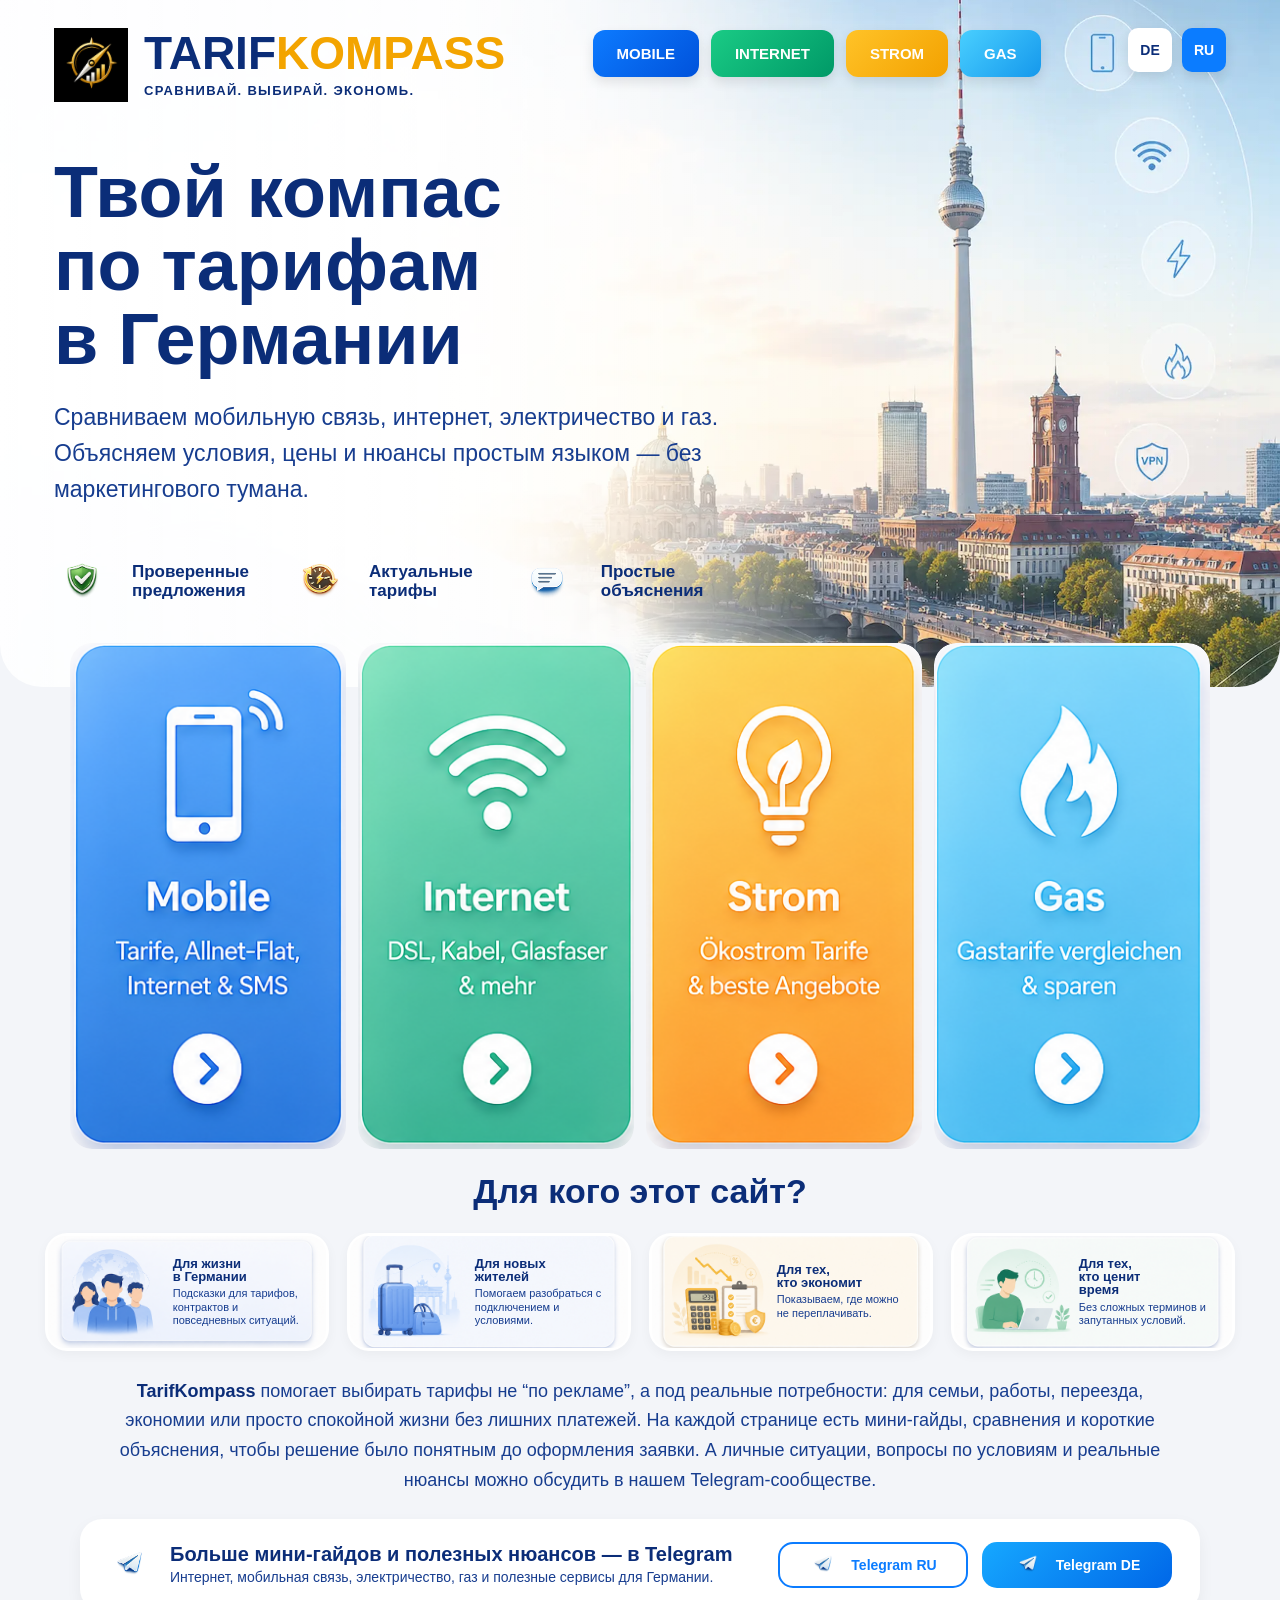
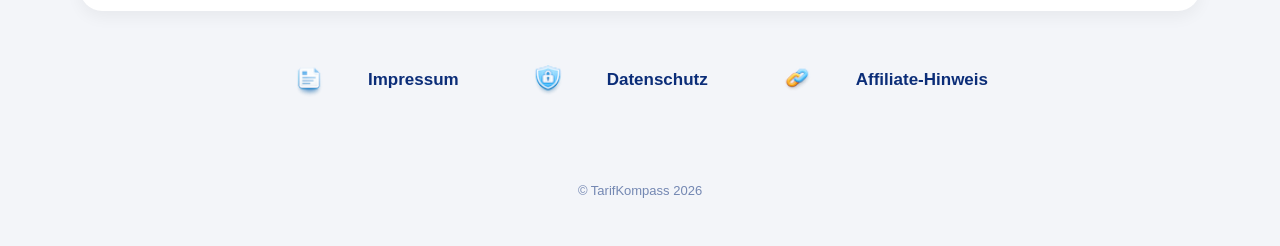
==== index.html @ fa80e0ff "Update index.html" ====
<!-- =========================
     index.html
========================= -->

<!DOCTYPE html>
<html lang="ru">

<head>
<meta charset="UTF-8">
<meta name="viewport" content="width=device-width, initial-scale=1.0">

<title>TarifKompass</title>

<link rel="stylesheet" href="css/style.css">
</head>

<body>

<section class="hero">

<header class="header">

<div class="logo">

<img src="images/apple-touch-icon.png" alt="TarifKompass">

<div>

<div class="logo-title">
TARIF<span>KOMPASS</span>
</div>

<div class="logo-subtitle">
СРАВНИВАЙ. ВЫБИРАЙ. ЭКОНОМЬ.
</div>

</div>

</div>

<nav class="top-nav">

<a href="mobile.html" class="nav-btn nav-mobile">
MOBILE
</a>

<a href="internet.html" class="nav-btn nav-internet">
INTERNET
</a>

<a href="strom.html" class="nav-btn nav-strom">
STROM
</a>

<a href="gas.html" class="nav-btn nav-gas">
GAS
</a>

</nav>

<div class="lang-switch">

<a href="index-de.html" class="lang-btn passive">
DE
</a>

<a href="index.html" class="lang-btn active">
RU
</a>

</div>

</header>

<div class="hero-content">

<div class="hero-text">

<h1>
Твой компас<br>
по тарифам<br>
в Германии
</h1>

<p>
Сравниваем мобильную связь, интернет,
электричество и газ. Объясняем условия,
цены и нюансы простым языком —
без маркетингового тумана.
</p>

<div class="features">

<div class="feature">

<img src="images/verified-icon.png">

<span>
Проверенные<br>
предложения
</span>

</div>

<div class="feature">

<img src="images/actual-icon.png">

<span>
Актуальные<br>
тарифы
</span>

</div>

<div class="feature">

<img src="images/simple-icon.png">

<span>
Простые<br>
объяснения
</span>

</div>

</div>

</div>

</div>

</section>

<section class="service-cards">

<a href="mobile.html" class="service-card">
<img src="images/mobile-card.png" alt="Мобильная связь">
</a>

<a href="internet.html" class="service-card">
<img src="images/internet-card.png" alt="Интернет">
</a>

<a href="strom.html" class="service-card">
<img src="images/strom-card.png" alt="Электричество">
</a>

<a href="gas.html" class="service-card">
<img src="images/gas-card.png" alt="Газ">
</a>

</section>

<section class="audience">

<h2>
Для кого этот сайт?
</h2>

<div class="audience-grid">

<div class="audience-card">

<img src="images/migrants-card-bg.png" alt="">

<div>

<h3>
Для жизни<br>
в Германии
</h3>

<p>
Подсказки для тарифов,
контрактов и повседневных
ситуаций.
</p>

</div>

</div>

<div class="audience-card">

<img src="images/newcomers-card-bg.png" alt="">

<div>

<h3>
Для новых<br>
жителей
</h3>

<p>
Помогаем разобраться
с подключением
и условиями.
</p>

</div>

</div>

<div class="audience-card">

<img src="images/savings-card-bg.png" alt="">

<div>

<h3>
Для тех,<br>
кто экономит
</h3>

<p>
Показываем,
где можно
не переплачивать.
</p>

</div>

</div>

<div class="audience-card">

<img src="images/simple-card-bg.png" alt="">

<div>

<h3>
Для тех,<br>
кто ценит<br>
время
</h3>

<p>
Без сложных терминов
и запутанных условий.
</p>

</div>

</div>

</div>

</section>

<section class="info-transition">

<p>
<strong>TarifKompass</strong> помогает выбирать тарифы не “по рекламе”, а под реальные потребности: для семьи, работы, переезда, экономии или просто спокойной жизни без лишних платежей. На каждой странице есть мини-гайды, сравнения и короткие объяснения, чтобы решение было понятным до оформления заявки. А личные ситуации, вопросы по условиям и реальные нюансы можно обсудить в нашем Telegram-сообществе.
</p>

</section>

<section class="telegram-block">

<div class="telegram-info">

<img src="images/telegram-icon.png" alt="Telegram">

<div>

<h2>
Больше мини-гайдов и полезных нюансов — в Telegram
</h2>

<p>
Интернет, мобильная связь, электричество, газ и полезные сервисы для Германии.
</p>

</div>

</div>

<div class="telegram-buttons">

<a href="https://t.me/de_tarifkompass"
   class="telegram-btn telegram-btn-ru"
   target="_blank"
   rel="noopener noreferrer">

<img src="images/telegram-icon.png" alt="Telegram RU">

<span>
Telegram RU
</span>

</a>

<a href="https://t.me/tarifkompass_deutsch"
   class="telegram-btn telegram-btn-de"
   target="_blank"
   rel="noopener noreferrer">

<img src="images/telegram-icon.png" alt="Telegram DE">

<span>
Telegram DE
</span>

</a>

</div>

</section>

<footer class="footer">

<a href="impressum.html">

<img src="images/impressum-icon.png" alt="Impressum">

<span>
Impressum
</span>

</a>

<a href="datenschutz.html">

<img src="images/datenschutz-icon.png" alt="Datenschutz">

<span>
Datenschutz
</span>

</a>

<a href="affiliate.html">

<img src="images/affiliate-icon.png" alt="Affiliate-Hinweis">

<span>
Affiliate-Hinweis
</span>

</a>

</footer>

</body>
</html>
---- css/style.css ----
/* =========================
   css/style.css
========================= */

*{
  margin:0;
  padding:0;
  box-sizing:border-box;
}

body{
  font-family:Arial,sans-serif;
  background:#f3f5f9;
  color:#0b2d78;
  overflow-x:hidden;
}

a{
  text-decoration:none;
}

.hero{
  position:relative;
  overflow:hidden;
  background:
  linear-gradient(
    90deg,
    rgba(255,255,255,0.97) 0%,
    rgba(255,255,255,0.92) 34%,
    rgba(255,255,255,0.14) 67%,
    rgba(255,255,255,0.02) 100%
  ),
  url("../images/home-hero.webp");
  background-size:cover;
  background-position:center;
  border-bottom-left-radius:42px;
  border-bottom-right-radius:42px;
  padding:28px 54px 74px;
  min-height:650px;
}

/* HEADER */

.header{
  display:grid;
  grid-template-columns:auto 1fr auto;
  align-items:start;
  gap:34px;
  margin-bottom:54px;
}

.logo{
  display:flex;
  align-items:center;
  gap:16px;
}

.logo img{
  width:74px;
  height:74px;
}

.logo-title{
  font-size:46px;
  line-height:0.95;
  font-weight:900;
  color:#0b2d78;
}

.logo-title span{
  color:#f3a400;
}

.logo-subtitle{
  margin-top:8px;
  font-size:13px;
  font-weight:800;
  letter-spacing:1.3px;
  color:#0b2d78;
}

/* NAV */

.top-nav{
  display:flex;
  justify-content:center;
  align-items:center;
  gap:12px;
  padding-top:2px;
}

.nav-btn{
  padding:15px 24px;
  border-radius:12px;
  color:white;
  font-size:15px;
  font-weight:900;
  box-shadow:0 5px 12px rgba(0,0,0,0.10);
  transition:0.22s ease;
}

.nav-btn:hover{
  transform:translateY(-3px);
}

.nav-mobile{
  background:linear-gradient(135deg,#0d7bff,#0052db);
}

.nav-internet{
  background:linear-gradient(135deg,#1acb85,#009967);
}

.nav-strom{
  background:linear-gradient(135deg,#ffc328,#f3a100);
}

.nav-gas{
  background:linear-gradient(135deg,#49cfff,#1598ec);
}

/* LANG */

.lang-switch{
  display:flex;
  gap:10px;
  justify-self:end;
}

.lang-btn{
  width:44px;
  height:44px;
  display:flex;
  align-items:center;
  justify-content:center;
  border-radius:10px;
  font-size:14px;
  font-weight:900;
  box-shadow:0 5px 12px rgba(0,0,0,0.10);
}

.lang-btn.passive{
  background:white;
  color:#0b2d78;
}

.lang-btn.active{
  background:#0b7cff;
  color:white;
}

/* HERO TEXT */

.hero-content{
  max-width:760px;
}

.hero-text h1{
  font-size:72px;
  line-height:1.02;
  font-weight:900;
  color:#0b2d78;
  margin-bottom:24px;
}

.hero-text p{
  font-size:23px;
  line-height:1.55;
  color:#173d8f;
  margin-bottom:42px;
}

/* FEATURES */

.features{
  display:flex;
  align-items:center;
  justify-content:flex-start;
  gap:42px;

  flex-wrap:nowrap;
}

.feature{
  display:flex;
  align-items:center;
  gap:22px;

  min-width:0;
}

.feature img{
  width:56px;
  height:56px;
  object-fit:contain;

  transform:scale(1.75);
  transform-origin:center;

  flex-shrink:0;
}

/* SMS чуть больше */

.feature:nth-child(3) img{
  width:64px;
  height:64px;

  transform:scale(2.05);
  transform-origin:center;
}

.feature span{
  font-size:17px;
  line-height:1.14;
  font-weight:900;
  color:#0b2d78;

  white-space:nowrap;
}

/* SERVICE CARDS */

.service-cards{
  max-width:1140px;
  margin:-44px auto 24px;
  padding:0;
  display:grid;
  grid-template-columns:repeat(4,1fr);
  gap:12px;
  position:relative;
  z-index:10;
}

.service-card{
  display:block;
  border-radius:22px;
  overflow:hidden;
  background:transparent;
  transition:0.22s ease;
}

.service-card:hover{
  transform:translateY(-4px);
}

.service-card img{
  width:100%;
  display:block;
  border-radius:22px;
}
/* =========================
   AUDIENCE
========================= */

.audience{
  max-width:1230px;
  margin:0 auto 26px;
  padding:0 20px;
}

.audience h2{
  text-align:center;
  font-size:34px;
  font-weight:900;
  color:#0b2d78;
  margin-bottom:22px;
  line-height:1.1;
}

.audience-grid{
  display:grid;
  grid-template-columns:repeat(4,1fr);
  gap:18px;
}

.audience-card{
  position:relative;
  min-height:118px;
  border-radius:22px;
  overflow:hidden;
  background:#ffffff;
  box-shadow:0 4px 12px rgba(0,0,0,0.04);
}

/* юбка тонкая и одинаковая */

.audience-card > img{
  position:absolute;
  top:3px;
  left:3px;
  width:calc(100% - 6px);
  height:calc(100% - 6px);
  object-fit:cover;
  border-radius:18px;
}

.audience-card > div{
  position:absolute;
  top:50%;
  left:45%;
  transform:translateY(-50%);
  width:46%;
  z-index:2;
}

.audience-card h3{
  font-size:13px;
  line-height:1.03;
  font-weight:900;
  color:#0b2d78;
  margin-bottom:4px;
}

.audience-card p{
  font-size:11px;
  line-height:1.22;
  color:#173d8f;
}

/* MOBILE */

@media(max-width:1150px){
  .audience-grid{
    grid-template-columns:repeat(2,1fr);
  }
}

@media(max-width:760px){
  .audience-grid{
    grid-template-columns:1fr;
  }

  .audience-card{
    min-height:140px;
  }

  .audience-card > div{
    left:45%;
    width:47%;
  }

  .audience-card h3{
    font-size:15px;
  }

  .audience-card p{
    font-size:12px;
  }
}
/* INFO BLOCK */

.info-transition{
  max-width:1120px;
  margin:26px auto 24px;
  padding:0 20px;
  text-align:center;
}

.info-transition p{
  font-size:18px;
  line-height:1.65;
  color:#173d8f;
}

.info-transition strong{
  color:#0b2d78;
}
/* ===== TELEGRAM BLOCK ===== */

.telegram-block{
  max-width:1120px;
  min-height:92px;
  margin:0 auto 34px;
  padding:14px 28px;
  background:#ffffff;
  border-radius:22px;
  display:flex;
  align-items:center;
  justify-content:space-between;
  gap:18px;
  box-shadow:0 6px 16px rgba(0,0,0,0.05);
}

.telegram-info{
  display:flex;
  align-items:center;
  gap:16px;
}

.telegram-info img{
  width:46px;
  height:46px;
  object-fit:contain;
  flex-shrink:0;

  transform:scale(1.65);
  transform-origin:center;
}

.telegram-info h2{
  font-size:20px;
  line-height:1.05;
  font-weight:900;
  color:#0b2d78;
  margin-bottom:3px;
}

.telegram-info p{
  font-size:14px;
  line-height:1.35;
  color:#173d8f;
}

.telegram-buttons{
  display:flex;
  align-items:center;
  gap:14px;
}

.telegram-btn{
  min-width:190px;
  height:46px;
  padding:0 20px;
  border-radius:15px;
  display:inline-flex;
  align-items:center;
  justify-content:center;
  gap:12px;
  font-size:14px;
  font-weight:800;
  transition:0.2s ease;
}

.telegram-btn img{
  width:30px;
  height:30px;
  object-fit:contain;
  flex-shrink:0;

  transform:scale(1.75);
  transform-origin:center;
}

.telegram-btn-ru{
  background:white;
  color:#0b7cff;
  border:2px solid #0b7cff;
}

.telegram-btn-de{
  background:linear-gradient(135deg,#16a8ff,#0067e8);
  color:white;
  border:none;
}

/* ===== FOOTER ===== */

.footer{
  display:flex;
  justify-content:center;
  align-items:center;
  gap:72px;
  padding:18px 20px 48px;
  flex-wrap:wrap;
}

.footer a{
  display:flex;
  align-items:center;
  gap:42px;
  font-size:17px;
  font-weight:700;
  color:#0b2d78;
}

.footer img{
  width:34px;
  height:34px;
  object-fit:contain;
  flex-shrink:0;

  transform:scale(4.2);
  transform-origin:center;
}

.footer::after{
  content:"© TarifKompass 2026";
  flex-basis:100%;
  text-align:center;
  margin-top:14px;
  font-size:13px;
  color:rgba(11,45,120,0.55);
}

/* MOBILE */

@media(max-width:1150px){

  .service-cards{
    grid-template-columns:1fr 1fr;
  }

  .audience-grid{
    grid-template-columns:1fr 1fr;
  }
}

@media(max-width:760px){

  .hero{
    padding:22px 18px 76px;
    min-height:auto;
  }

  .header{
    grid-template-columns:1fr;
    gap:18px;
  }

  .top-nav{
    display:none;
  }

  .hero-text h1{
    font-size:42px;
  }

  .hero-text p{
    font-size:18px;
  }

  .features{
    flex-direction:column;
    align-items:flex-start;
    gap:18px;
  }

  .service-cards{
    grid-template-columns:1fr;
    margin-top:-34px;
    padding:0 14px;
  }

  .audience-grid{
    grid-template-columns:1fr;
  }

  .telegram-block{
    max-width:calc(100% - 40px);
    min-height:auto;
    margin-top:34px;
    padding:22px;
    flex-direction:column;
    align-items:flex-start;
    border-radius:24px;
  }

  .telegram-info{
    flex-direction:column;
    align-items:flex-start;
    gap:14px;
  }

  .telegram-buttons{
    width:100%;
    flex-direction:column;
    gap:14px;
  }

  .telegram-btn{
    width:100%;
    height:54px;
    font-size:17px;
    border-radius:16px;
  }

  .footer{
    flex-direction:column;
    gap:20px;
    padding:24px 20px 40px;
  }
}
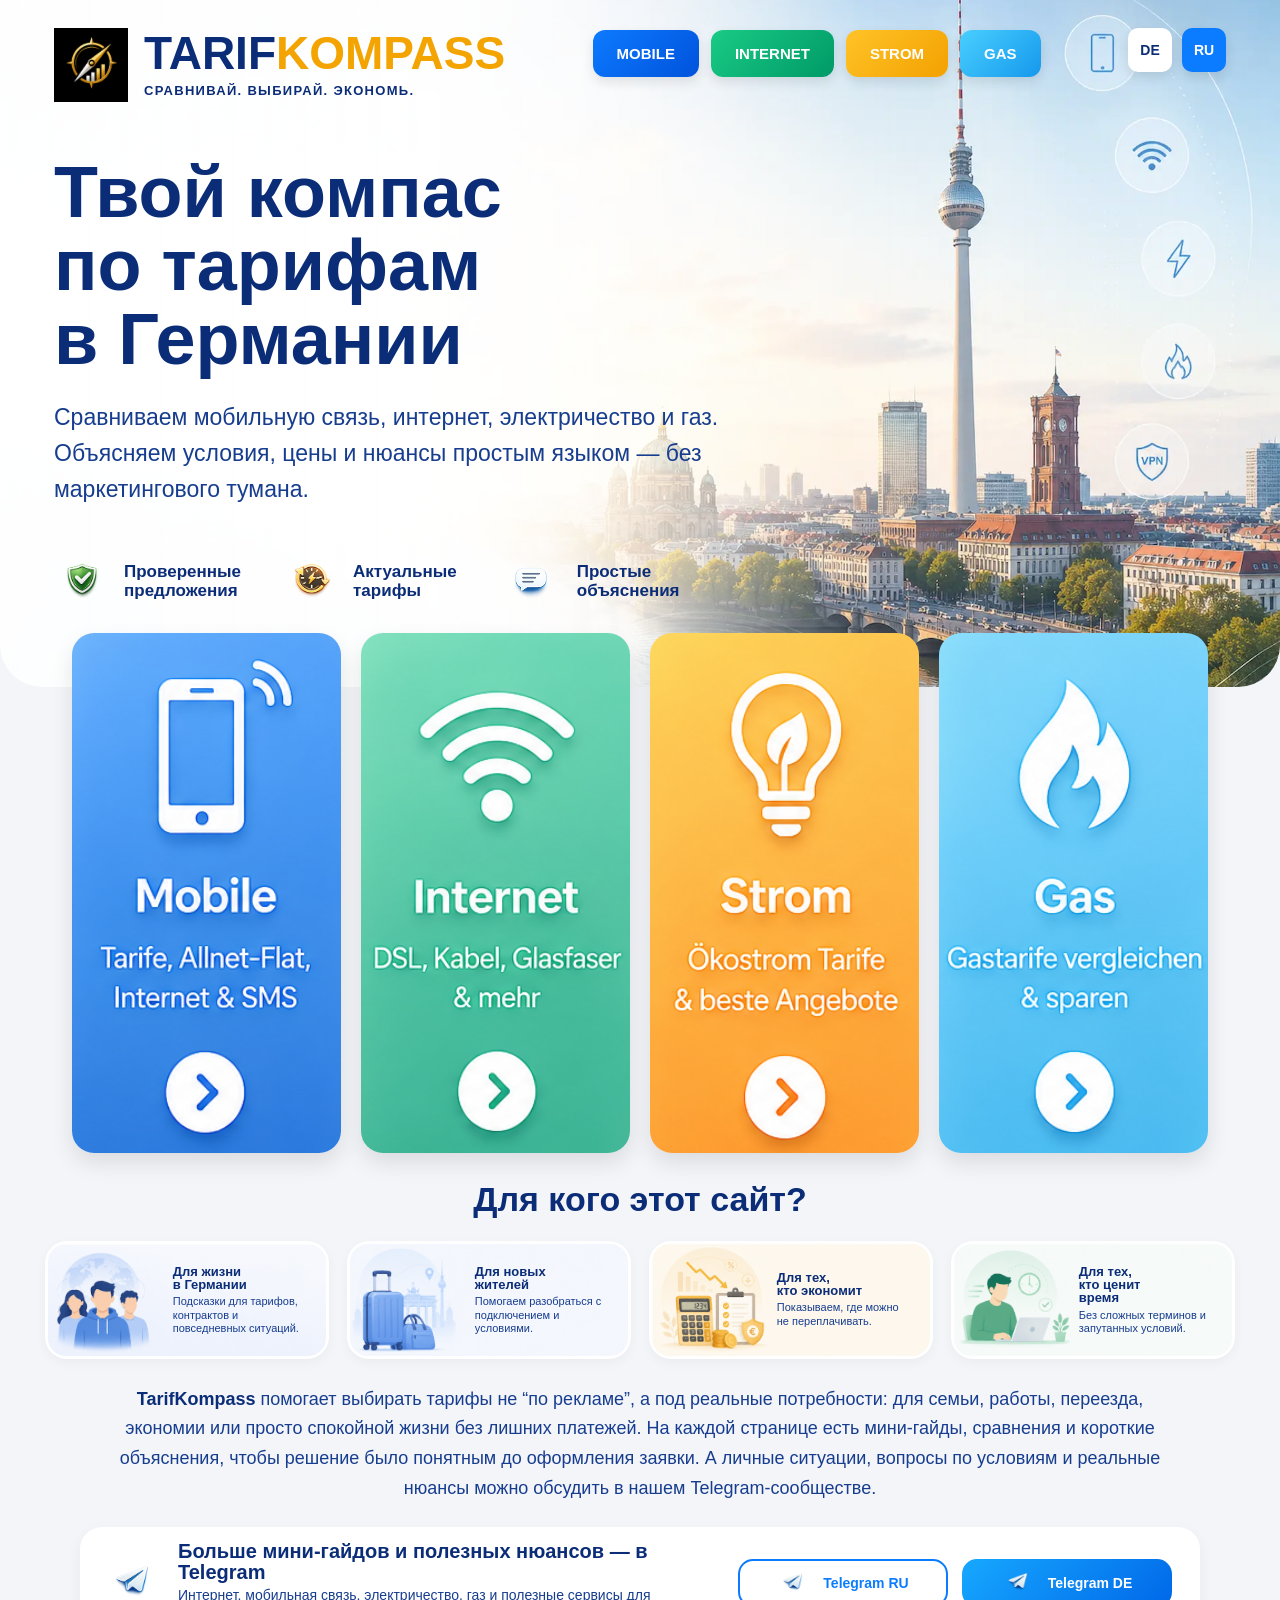
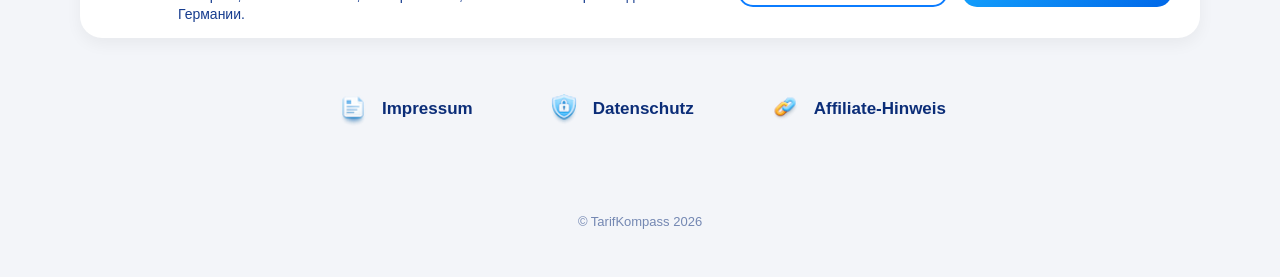
==== commit 042ece9e: "Update index.html" ====
--- a/index.html
+++ b/index.html
@@ -7,6 +7,7 @@
 
 <head>
 <meta charset="UTF-8">
+<link rel="icon" type="image/png" href="images/favicon-32.png">     
 <meta name="viewport" content="width=device-width, initial-scale=1.0">
 
 <title>TarifKompass</title>
--- a/css/style.css
+++ b/css/style.css
@@ -18,6 +18,8 @@
 a{
   text-decoration:none;
 }
+
+/* HERO */
 
 .hero{
   position:relative;
@@ -53,11 +55,13 @@
   display:flex;
   align-items:center;
   gap:16px;
+  min-width:0;
 }
 
 .logo img{
   width:74px;
   height:74px;
+  flex-shrink:0;
 }
 
 .logo-title{
@@ -65,6 +69,7 @@
   line-height:0.95;
   font-weight:900;
   color:#0b2d78;
+  white-space:nowrap;
 }
 
 .logo-title span{
@@ -77,6 +82,7 @@
   font-weight:800;
   letter-spacing:1.3px;
   color:#0b2d78;
+  white-space:nowrap;
 }
 
 /* NAV */
@@ -119,7 +125,7 @@
   background:linear-gradient(135deg,#49cfff,#1598ec);
 }
 
-/* LANG */
+/* LANGUAGE */
 
 .lang-switch{
   display:flex;
@@ -177,15 +183,13 @@
   align-items:center;
   justify-content:flex-start;
   gap:42px;
-
   flex-wrap:nowrap;
 }
 
 .feature{
   display:flex;
   align-items:center;
-  gap:22px;
-
+  gap:14px;
   min-width:0;
 }
 
@@ -193,21 +197,15 @@
   width:56px;
   height:56px;
   object-fit:contain;
-
   transform:scale(1.75);
   transform-origin:center;
-
   flex-shrink:0;
 }
-
-/* SMS чуть больше */
 
 .feature:nth-child(3) img{
   width:64px;
   height:64px;
-
   transform:scale(2.05);
-  transform-origin:center;
 }
 
 .feature span{
@@ -215,43 +213,51 @@
   line-height:1.14;
   font-weight:900;
   color:#0b2d78;
-
   white-space:nowrap;
 }
 
 /* SERVICE CARDS */
 
 .service-cards{
-  max-width:1140px;
-  margin:-44px auto 24px;
-  padding:0;
+  max-width:1160px;
+  margin:-54px auto 28px;
+  padding:0 12px;
   display:grid;
   grid-template-columns:repeat(4,1fr);
-  gap:12px;
+  gap:20px;
   position:relative;
   z-index:10;
 }
 
 .service-card{
   display:block;
+  height:520px;
   border-radius:22px;
   overflow:hidden;
   background:transparent;
+  box-shadow:0 10px 22px rgba(0,0,0,0.10);
+  filter:none;
   transition:0.22s ease;
+}
+
+.service-card img{
+  display:block;
+  width:calc(100% + 18px);
+  height:calc(100% + 8px);
+  margin:-4px -9px;
+  object-fit:cover;
+  object-position:center;
+  border-radius:22px;
+  box-shadow:none;
+  filter:none;
 }
 
 .service-card:hover{
   transform:translateY(-4px);
-}
-
-.service-card img{
-  width:100%;
-  display:block;
-  border-radius:22px;
-}
-/* =========================
-   AUDIENCE
-========================= */
+  box-shadow:0 14px 28px rgba(0,0,0,0.14);
+}
+
+/* AUDIENCE */
 
 .audience{
   max-width:1230px;
@@ -282,8 +288,6 @@
   background:#ffffff;
   box-shadow:0 4px 12px rgba(0,0,0,0.04);
 }
-
-/* юбка тонкая и одинаковая */
 
 .audience-card > img{
   position:absolute;
@@ -318,37 +322,7 @@
   color:#173d8f;
 }
 
-/* MOBILE */
-
-@media(max-width:1150px){
-  .audience-grid{
-    grid-template-columns:repeat(2,1fr);
-  }
-}
-
-@media(max-width:760px){
-  .audience-grid{
-    grid-template-columns:1fr;
-  }
-
-  .audience-card{
-    min-height:140px;
-  }
-
-  .audience-card > div{
-    left:45%;
-    width:47%;
-  }
-
-  .audience-card h3{
-    font-size:15px;
-  }
-
-  .audience-card p{
-    font-size:12px;
-  }
-}
-/* INFO BLOCK */
+/* INFO TEXT */
 
 .info-transition{
   max-width:1120px;
@@ -366,7 +340,9 @@
 .info-transition strong{
   color:#0b2d78;
 }
-/* ===== TELEGRAM BLOCK ===== */
+/* =========================
+   TELEGRAM
+========================= */
 
 .telegram-block{
   max-width:1120px;
@@ -385,16 +361,15 @@
 .telegram-info{
   display:flex;
   align-items:center;
-  gap:16px;
+  gap:18px;
 }
 
 .telegram-info img{
-  width:46px;
-  height:46px;
+  width:52px;
+  height:52px;
   object-fit:contain;
   flex-shrink:0;
-
-  transform:scale(1.65);
+  transform:scale(1.9);
   transform-origin:center;
 }
 
@@ -416,12 +391,13 @@
   display:flex;
   align-items:center;
   gap:14px;
+  flex-wrap:nowrap;
 }
 
 .telegram-btn{
-  min-width:190px;
-  height:46px;
-  padding:0 20px;
+  min-width:210px;
+  height:48px;
+  padding:0 18px;
   border-radius:15px;
   display:inline-flex;
   align-items:center;
@@ -429,17 +405,22 @@
   gap:12px;
   font-size:14px;
   font-weight:800;
+  white-space:nowrap;
   transition:0.2s ease;
 }
 
 .telegram-btn img{
-  width:30px;
-  height:30px;
+  width:34px;
+  height:34px;
   object-fit:contain;
   flex-shrink:0;
-
-  transform:scale(1.75);
+  transform:scale(1.7);
   transform-origin:center;
+}
+
+.telegram-btn span{
+  white-space:nowrap;
+  line-height:1;
 }
 
 .telegram-btn-ru{
@@ -454,7 +435,7 @@
   border:none;
 }
 
-/* ===== FOOTER ===== */
+/* FOOTER */
 
 .footer{
   display:flex;
@@ -468,19 +449,18 @@
 .footer a{
   display:flex;
   align-items:center;
-  gap:42px;
+  gap:10px;
   font-size:17px;
   font-weight:700;
   color:#0b2d78;
 }
 
 .footer img{
-  width:34px;
-  height:34px;
+  width:38px;
+  height:38px;
   object-fit:contain;
   flex-shrink:0;
-
-  transform:scale(4.2);
+  transform:scale(3.6);
   transform-origin:center;
 }
 
@@ -493,67 +473,244 @@
   color:rgba(11,45,120,0.55);
 }
 
+/* TABLET */
+
+@media(max-width:1150px){
+
+  .service-cards{
+    max-width:720px;
+    grid-template-columns:repeat(2,1fr);
+  }
+
+  .audience-grid{
+    grid-template-columns:repeat(2,1fr);
+  }
+
+  .features{
+    flex-wrap:wrap;
+  }
+}
+
 /* MOBILE */
 
-@media(max-width:1150px){
-
-  .service-cards{
-    grid-template-columns:1fr 1fr;
+@media(max-width:760px){
+
+  body{
+    overflow-x:hidden;
+  }
+
+  .hero{
+    padding:18px 20px 54px;
+    min-height:auto;
+    border-bottom-left-radius:28px;
+    border-bottom-right-radius:28px;
+    background-position:68% top;
+    overflow:hidden;
+  }
+
+  .header{
+    display:flex;
+    flex-direction:column;
+    align-items:flex-start;
+    gap:10px;
+    margin-bottom:34px;
+  }
+
+  .logo{
+    display:flex;
+    align-items:flex-start;
+    gap:10px;
+    width:100%;
+    min-width:0;
+    overflow:hidden;
+  }
+
+  .logo img{
+    width:58px;
+    height:58px;
+    flex-shrink:0;
+  }
+
+  .logo > div{
+    min-width:0;
+    overflow:hidden;
+  }
+
+  .logo-title{
+    font-size:32px;
+    line-height:0.92;
+    white-space:nowrap;
+    overflow:hidden;
+  }
+
+  .logo-subtitle{
+    margin-top:6px;
+    font-size:9px;
+    line-height:1.2;
+    letter-spacing:0.7px;
+    white-space:nowrap;
+    overflow:hidden;
+  }
+
+  .top-nav{
+    display:none;
+  }
+
+  .lang-switch{
+    display:flex;
+    gap:8px;
+    margin-left:68px;
+    margin-top:0;
+    position:relative;
+    z-index:20;
+  }
+
+  .lang-btn{
+    width:42px;
+    height:42px;
+    border-radius:12px;
+    font-size:14px;
+    font-weight:900;
+  }
+
+  .hero-content{
+    max-width:100%;
+  }
+
+  .hero-text h1{
+    font-size:42px;
+    line-height:1.08;
+    margin-bottom:22px;
+  }
+
+  .hero-text p{
+    font-size:20px;
+    line-height:1.55;
+    margin-bottom:34px;
+  }
+
+  .features{
+    display:flex;
+    flex-direction:column;
+    align-items:flex-start;
+    gap:26px;
+    flex-wrap:nowrap;
+  }
+
+  .feature{
+    gap:16px;
+  }
+
+  .feature img{
+    width:44px;
+    height:44px;
+    transform:scale(1.45);
+  }
+
+  .feature:nth-child(3) img{
+    width:52px;
+    height:52px;
+    transform:scale(1.7);
+  }
+
+  .feature span{
+    font-size:22px;
+    line-height:1.15;
+    white-space:normal;
+  }
+
+.service-cards{
+  max-width:340px;
+  grid-template-columns:1fr;
+  gap:20px;
+  margin:-24px auto 32px;
+  padding:0 10px;
+}
+
+.service-card{
+  height:auto;
+  border-radius:28px;
+  overflow:hidden;
+  background:transparent;
+  box-shadow:none;
+  padding:0;
+}
+
+.service-card img{
+  width:100%;
+  height:auto;
+  display:block;
+  object-fit:cover;
+  object-position:center;
+  border-radius:28px;
+  margin:0;
+}
+
+  .audience{
+    padding:0 18px;
+    margin-bottom:28px;
+  }
+
+  .audience h2{
+    font-size:34px;
+    line-height:1.08;
+    margin-bottom:24px;
   }
 
   .audience-grid{
-    grid-template-columns:1fr 1fr;
-  }
-}
-
-@media(max-width:760px){
-
-  .hero{
-    padding:22px 18px 76px;
-    min-height:auto;
-  }
-
-  .header{
     grid-template-columns:1fr;
     gap:18px;
   }
 
-  .top-nav{
-    display:none;
-  }
-
-  .hero-text h1{
-    font-size:42px;
-  }
-
-  .hero-text p{
+  .audience-card{
+    min-height:155px;
+    border-radius:26px;
+  }
+
+  .audience-card > img{
+    top:6px;
+    left:6px;
+    width:calc(100% - 12px);
+    height:calc(100% - 12px);
+    border-radius:20px;
+    object-fit:cover;
+  }
+
+  .audience-card > div{
+    left:48%;
+    width:44%;
+  }
+
+  .audience-card h3{
     font-size:18px;
-  }
-
-  .features{
+    line-height:1.08;
+    margin-bottom:6px;
+  }
+
+  .audience-card p{
+    font-size:15px;
+    line-height:1.32;
+  }
+
+  .info-transition{
+    padding:0 22px;
+    margin:30px auto;
+  }
+
+  .info-transition p{
+    font-size:18px;
+    line-height:1.75;
+  }
+
+  .telegram-block{
+    max-width:calc(100% - 36px);
+    min-height:auto;
+    margin:0 auto 34px;
+    padding:24px 22px;
     flex-direction:column;
     align-items:flex-start;
-    gap:18px;
-  }
-
-  .service-cards{
-    grid-template-columns:1fr;
-    margin-top:-34px;
-    padding:0 14px;
-  }
-
-  .audience-grid{
-    grid-template-columns:1fr;
-  }
-
-  .telegram-block{
-    max-width:calc(100% - 40px);
-    min-height:auto;
-    margin-top:34px;
-    padding:22px;
-    flex-direction:column;
-    align-items:flex-start;
-    border-radius:24px;
+    border-radius:26px;
+    gap:22px;
   }
 
   .telegram-info{
@@ -562,6 +719,22 @@
     gap:14px;
   }
 
+  .telegram-info img{
+    width:42px;
+    height:42px;
+    transform:scale(1.7);
+  }
+
+  .telegram-info h2{
+    font-size:26px;
+    line-height:1.08;
+  }
+
+  .telegram-info p{
+    font-size:18px;
+    line-height:1.4;
+  }
+
   .telegram-buttons{
     width:100%;
     flex-direction:column;
@@ -570,14 +743,102 @@
 
   .telegram-btn{
     width:100%;
-    height:54px;
-    font-size:17px;
-    border-radius:16px;
+    height:56px;
+    font-size:18px;
+    border-radius:18px;
+    gap:16px;
+  }
+
+  .telegram-btn img{
+    width:34px;
+    height:34px;
+    transform:scale(1.7);
   }
 
   .footer{
     flex-direction:column;
-    gap:20px;
-    padding:24px 20px 40px;
-  }
-}
+    align-items:flex-start;
+    gap:24px;
+    padding:24px 26px 42px;
+  }
+
+  .footer a{
+    font-size:20px;
+    gap:18px;
+  }
+
+  .footer img{
+    width:34px;
+    height:34px;
+    transform:scale(2.8);
+  }
+
+  .footer::after{
+    margin-top:14px;
+    font-size:13px;
+  }
+}
+
+/* SMALL MOBILE */
+
+@media(max-width:420px){
+
+  .hero{
+    padding:18px 18px 52px;
+  }
+
+  .logo img{
+    width:56px;
+    height:56px;
+  }
+
+  .logo-title{
+    font-size:30px;
+  }
+
+  .logo-subtitle{
+    font-size:9px;
+  }
+
+  .lang-switch{
+    margin-left:66px;
+  }
+
+  .lang-btn{
+    width:40px;
+    height:40px;
+    font-size:13px;
+  }
+
+  .hero-text h1{
+    font-size:38px;
+  }
+
+  .hero-text p{
+    font-size:19px;
+  }
+
+  .service-cards{
+    max-width:330px;
+  }
+
+  .audience h2{
+    font-size:32px;
+  }
+
+  .audience-card{
+    min-height:150px;
+  }
+
+  .audience-card h3{
+    font-size:17px;
+  }
+
+  .audience-card p{
+    font-size:14px;
+  }
+
+  .info-transition p{
+    font-size:17px;
+  }
+}
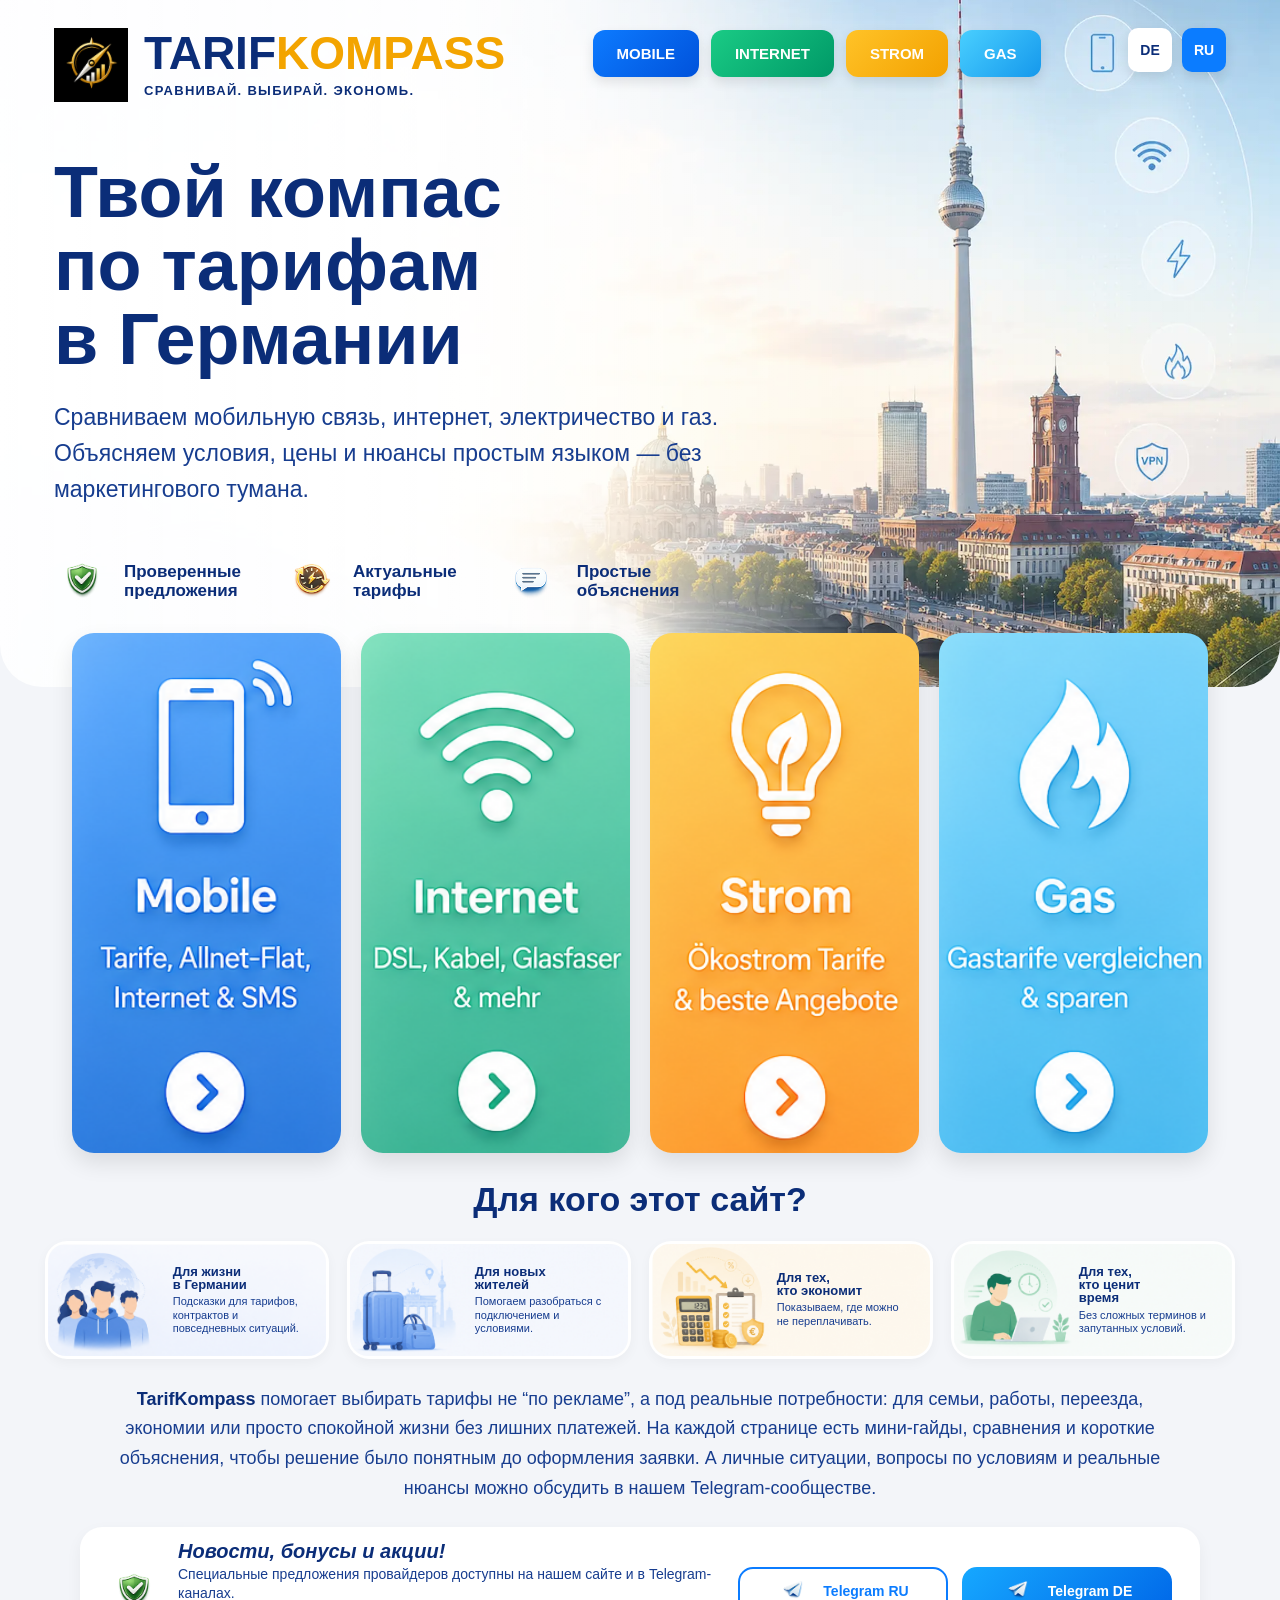
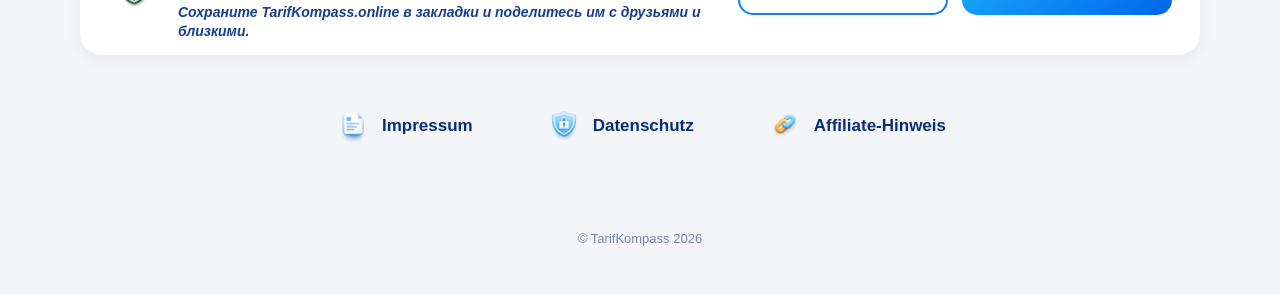
==== commit 6cca3c6b: "Update index.html" ====
--- a/index.html
+++ b/index.html
@@ -6,10 +6,20 @@
 <html lang="ru">
 
 <head>
+     <!-- Google tag (gtag.js) -->
+<script async src="https://www.googletagmanager.com/gtag/js?id=G-MR2B1BS2S4"></script>
+<script>
+  window.dataLayer = window.dataLayer || [];
+  function gtag(){dataLayer.push(arguments);}
+  gtag('js', new Date());
+
+  gtag('config', 'G-MR2B1BS2S4');
+</script>
 <meta charset="UTF-8">
 <link rel="icon" type="image/png" href="images/favicon-32.png">     
 <meta name="viewport" content="width=device-width, initial-scale=1.0">
-
+<meta name="f5773d62dc62e0b" content="cc918eeab8e7f4db5d9110fc03fe0d93" />
+<meta name="verification" content="861c3b47b8f3d683a33f545c3701ff8c" />     
 <title>TarifKompass</title>
 
 <link rel="stylesheet" href="css/style.css">
@@ -261,19 +271,25 @@
 
 <div class="telegram-info">
 
-<img src="images/telegram-icon.png" alt="Telegram">
-
-<div>
-
-<h2>
-Больше мини-гайдов и полезных нюансов — в Telegram
-</h2>
-
-<p>
-Интернет, мобильная связь, электричество, газ и полезные сервисы для Германии.
-</p>
-
-</div>
+    <img src="images/verified-icon.png" alt="">
+
+    <div>
+
+        <h2>
+            <em>Новости, бонусы и акции!</em>
+        </h2>
+
+        <p>
+            Специальные предложения провайдеров доступны на нашем сайте и в Telegram-каналах.
+        </p>
+
+        <p>
+            <strong><em>
+                Сохраните TarifKompass.online в закладки и поделитесь им с друзьями и близкими.
+            </em></strong>
+        </p>
+
+    </div>
 
 </div>
 
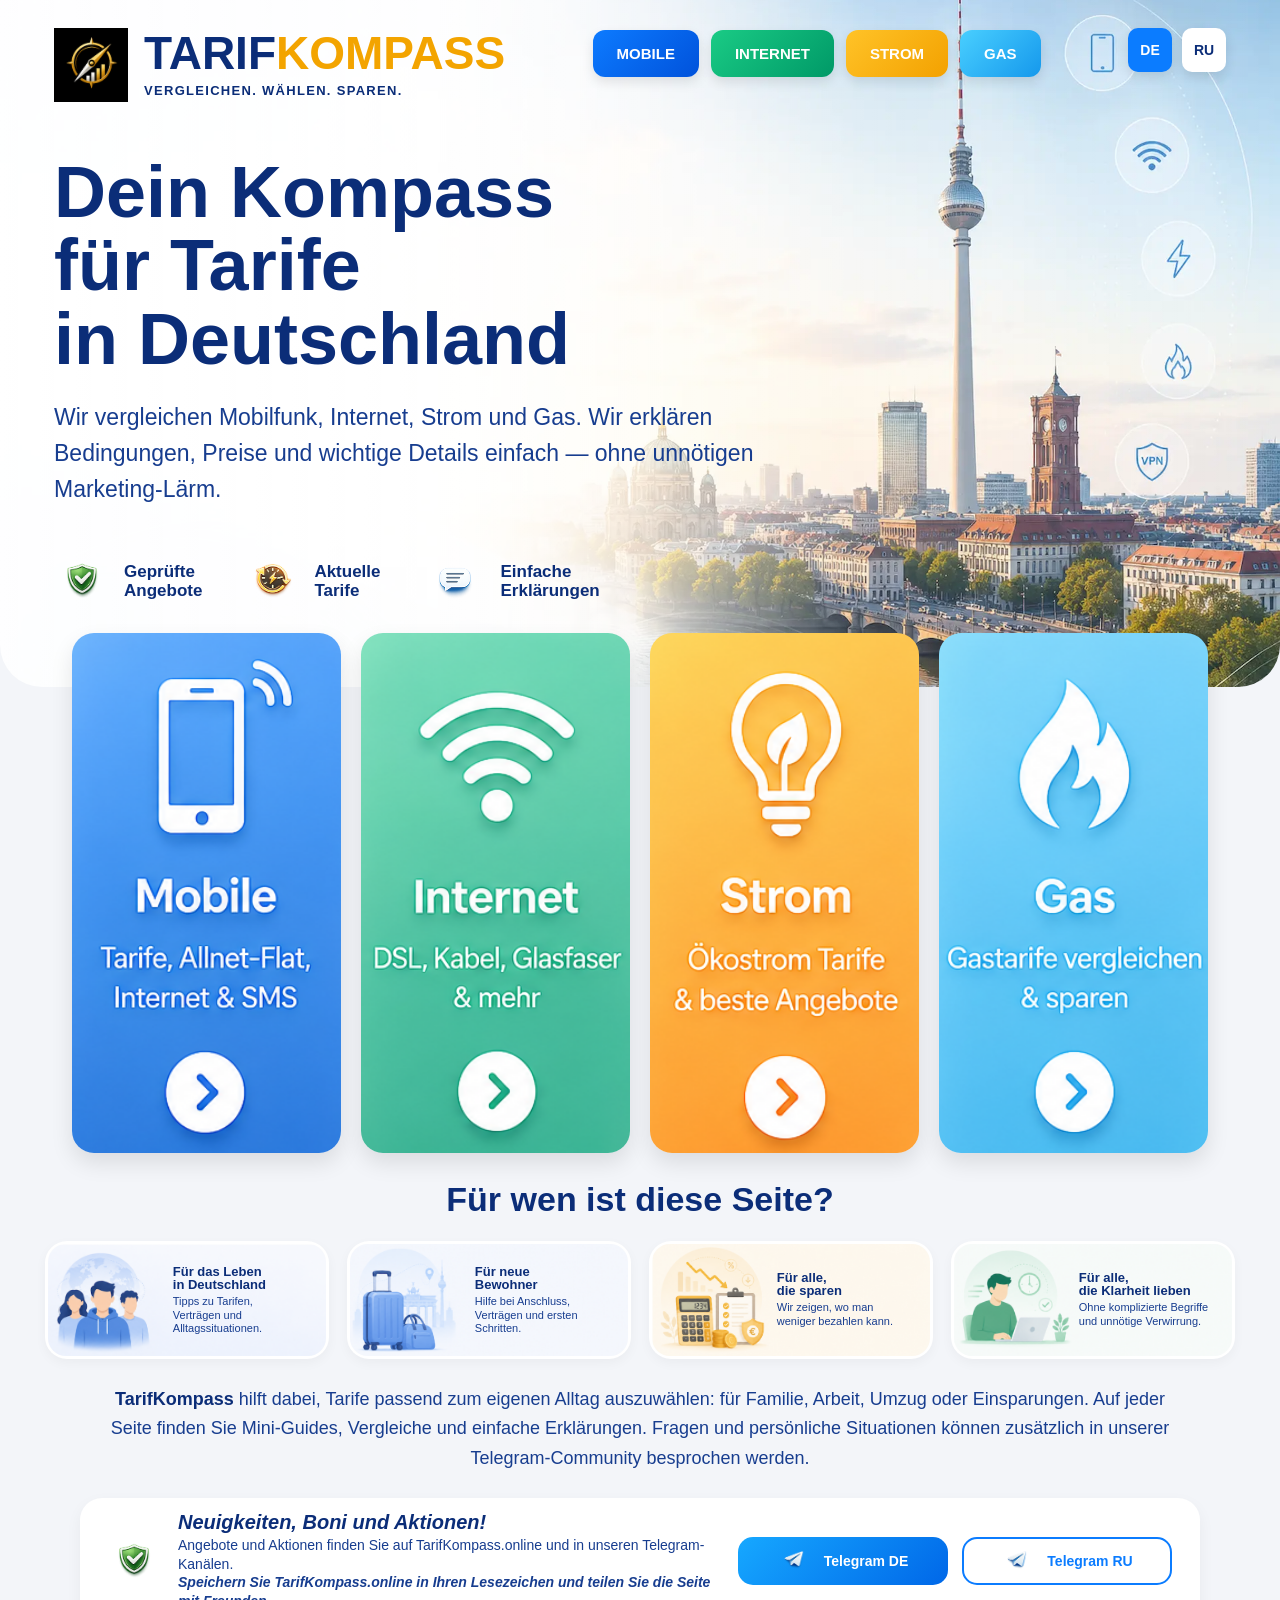
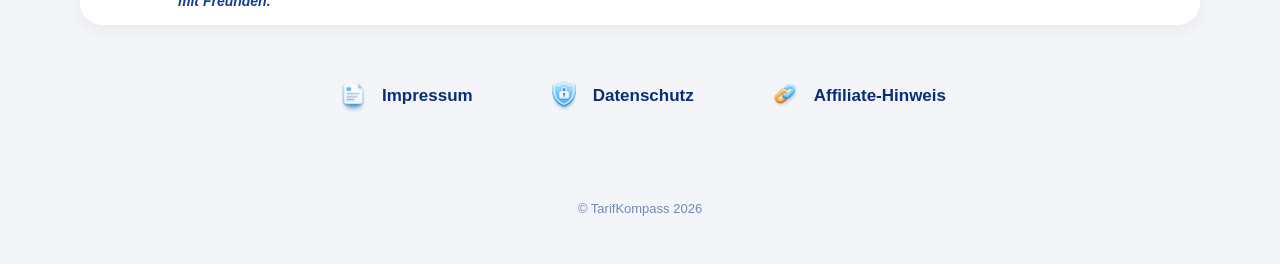
==== commit ca053d8a: "Rename index-de.html to index.html" ====
--- a/index.html
+++ b/index.html
@@ -1,12 +1,8 @@
-<!-- =========================
-     index.html
-========================= -->
-
 <!DOCTYPE html>
-<html lang="ru">
+<html lang="de">
 
 <head>
-     <!-- Google tag (gtag.js) -->
+   <!-- Google tag (gtag.js) -->
 <script async src="https://www.googletagmanager.com/gtag/js?id=G-MR2B1BS2S4"></script>
 <script>
   window.dataLayer = window.dataLayer || [];
@@ -16,10 +12,9 @@
   gtag('config', 'G-MR2B1BS2S4');
 </script>
 <meta charset="UTF-8">
-<link rel="icon" type="image/png" href="images/favicon-32.png">     
+<link rel="icon" type="image/png" href="images/favicon-32.png">   
 <meta name="viewport" content="width=device-width, initial-scale=1.0">
-<meta name="f5773d62dc62e0b" content="cc918eeab8e7f4db5d9110fc03fe0d93" />
-<meta name="verification" content="861c3b47b8f3d683a33f545c3701ff8c" />     
+
 <title>TarifKompass</title>
 
 <link rel="stylesheet" href="css/style.css">
@@ -42,7 +37,7 @@
 </div>
 
 <div class="logo-subtitle">
-СРАВНИВАЙ. ВЫБИРАЙ. ЭКОНОМЬ.
+VERGLEICHEN. WÄHLEN. SPAREN.
 </div>
 
 </div>
@@ -51,19 +46,19 @@
 
 <nav class="top-nav">
 
-<a href="mobile.html" class="nav-btn nav-mobile">
+<a href="mobile-de.html" class="nav-btn nav-mobile">
 MOBILE
 </a>
 
-<a href="internet.html" class="nav-btn nav-internet">
+<a href="internet-de.html" class="nav-btn nav-internet">
 INTERNET
 </a>
 
-<a href="strom.html" class="nav-btn nav-strom">
+<a href="strom-de.html" class="nav-btn nav-strom">
 STROM
 </a>
 
-<a href="gas.html" class="nav-btn nav-gas">
+<a href="gas-de.html" class="nav-btn nav-gas">
 GAS
 </a>
 
@@ -71,11 +66,11 @@
 
 <div class="lang-switch">
 
-<a href="index-de.html" class="lang-btn passive">
+<a href="index-de.html" class="lang-btn active">
 DE
 </a>
 
-<a href="index.html" class="lang-btn active">
+<a href="index-ru.html" class="lang-btn passive">
 RU
 </a>
 
@@ -88,16 +83,16 @@
 <div class="hero-text">
 
 <h1>
-Твой компас<br>
-по тарифам<br>
-в Германии
+Dein Kompass<br>
+für Tarife<br>
+in Deutschland
 </h1>
 
 <p>
-Сравниваем мобильную связь, интернет,
-электричество и газ. Объясняем условия,
-цены и нюансы простым языком —
-без маркетингового тумана.
+Wir vergleichen Mobilfunk, Internet,
+Strom und Gas. Wir erklären Bedingungen,
+Preise und wichtige Details einfach —
+ohne unnötigen Marketing-Lärm.
 </p>
 
 <div class="features">
@@ -107,8 +102,8 @@
 <img src="images/verified-icon.png">
 
 <span>
-Проверенные<br>
-предложения
+Geprüfte<br>
+Angebote
 </span>
 
 </div>
@@ -118,8 +113,8 @@
 <img src="images/actual-icon.png">
 
 <span>
-Актуальные<br>
-тарифы
+Aktuelle<br>
+Tarife
 </span>
 
 </div>
@@ -129,8 +124,8 @@
 <img src="images/simple-icon.png">
 
 <span>
-Простые<br>
-объяснения
+Einfache<br>
+Erklärungen
 </span>
 
 </div>
@@ -145,20 +140,20 @@
 
 <section class="service-cards">
 
-<a href="mobile.html" class="service-card">
-<img src="images/mobile-card.png" alt="Мобильная связь">
-</a>
-
-<a href="internet.html" class="service-card">
-<img src="images/internet-card.png" alt="Интернет">
-</a>
-
-<a href="strom.html" class="service-card">
-<img src="images/strom-card.png" alt="Электричество">
-</a>
-
-<a href="gas.html" class="service-card">
-<img src="images/gas-card.png" alt="Газ">
+<a href="mobile-de.html" class="service-card">
+<img src="images/mobile-card.png" alt="Mobilfunk">
+</a>
+
+<a href="internet-de.html" class="service-card">
+<img src="images/internet-card.png" alt="Internet">
+</a>
+
+<a href="strom-de.html" class="service-card">
+<img src="images/strom-card.png" alt="Strom">
+</a>
+
+<a href="gas-de.html" class="service-card">
+<img src="images/gas-card.png" alt="Gas">
 </a>
 
 </section>
@@ -166,7 +161,7 @@
 <section class="audience">
 
 <h2>
-Для кого этот сайт?
+Für wen ist diese Seite?
 </h2>
 
 <div class="audience-grid">
@@ -178,14 +173,14 @@
 <div>
 
 <h3>
-Для жизни<br>
-в Германии
+Für das Leben<br>
+in Deutschland
 </h3>
 
 <p>
-Подсказки для тарифов,
-контрактов и повседневных
-ситуаций.
+Tipps zu Tarifen,
+Verträgen und
+Alltagssituationen.
 </p>
 
 </div>
@@ -199,14 +194,14 @@
 <div>
 
 <h3>
-Для новых<br>
-жителей
+Für neue<br>
+Bewohner
 </h3>
 
 <p>
-Помогаем разобраться
-с подключением
-и условиями.
+Hilfe bei Anschluss,
+Verträgen und
+ersten Schritten.
 </p>
 
 </div>
@@ -220,14 +215,14 @@
 <div>
 
 <h3>
-Для тех,<br>
-кто экономит
+Für alle,<br>
+die sparen
 </h3>
 
 <p>
-Показываем,
-где можно
-не переплачивать.
+Wir zeigen,
+wo man weniger
+bezahlen kann.
 </p>
 
 </div>
@@ -241,14 +236,15 @@
 <div>
 
 <h3>
-Для тех,<br>
-кто ценит<br>
-время
+Für alle,<br>
+die Klarheit
+lieben
 </h3>
 
 <p>
-Без сложных терминов
-и запутанных условий.
+Ohne komplizierte
+Begriffe und unnötige
+Verwirrung.
 </p>
 
 </div>
@@ -262,7 +258,7 @@
 <section class="info-transition">
 
 <p>
-<strong>TarifKompass</strong> помогает выбирать тарифы не “по рекламе”, а под реальные потребности: для семьи, работы, переезда, экономии или просто спокойной жизни без лишних платежей. На каждой странице есть мини-гайды, сравнения и короткие объяснения, чтобы решение было понятным до оформления заявки. А личные ситуации, вопросы по условиям и реальные нюансы можно обсудить в нашем Telegram-сообществе.
+<strong>TarifKompass</strong> hilft dabei, Tarife passend zum eigenen Alltag auszuwählen: für Familie, Arbeit, Umzug oder Einsparungen. Auf jeder Seite finden Sie Mini-Guides, Vergleiche und einfache Erklärungen. Fragen und persönliche Situationen können zusätzlich in unserer Telegram-Community besprochen werden.
 </p>
 
 </section>
@@ -276,26 +272,38 @@
     <div>
 
         <h2>
-            <em>Новости, бонусы и акции!</em>
+            <em>Neuigkeiten, Boni und Aktionen!</em>
         </h2>
 
         <p>
-            Специальные предложения провайдеров доступны на нашем сайте и в Telegram-каналах.
+            Angebote und Aktionen finden Sie auf TarifKompass.online und in unseren Telegram-Kanälen.
         </p>
 
         <p>
             <strong><em>
-                Сохраните TarifKompass.online в закладки и поделитесь им с друзьями и близкими.
+                Speichern Sie TarifKompass.online in Ihren Lesezeichen und teilen Sie die Seite mit Freunden.
             </em></strong>
         </p>
 
     </div>
 
 </div>
-
 <div class="telegram-buttons">
 
 <a href="https://t.me/de_tarifkompass"
+   class="telegram-btn telegram-btn-de"
+   target="_blank"
+   rel="noopener noreferrer">
+
+<img src="images/telegram-icon.png" alt="Telegram DE">
+
+<span>
+Telegram DE
+</span>
+
+</a>
+
+<a href="https://t.me/tarifkompass_ru"
    class="telegram-btn telegram-btn-ru"
    target="_blank"
    rel="noopener noreferrer">
@@ -308,19 +316,6 @@
 
 </a>
 
-<a href="https://t.me/tarifkompass_deutsch"
-   class="telegram-btn telegram-btn-de"
-   target="_blank"
-   rel="noopener noreferrer">
-
-<img src="images/telegram-icon.png" alt="Telegram DE">
-
-<span>
-Telegram DE
-</span>
-
-</a>
-
 </div>
 
 </section>
